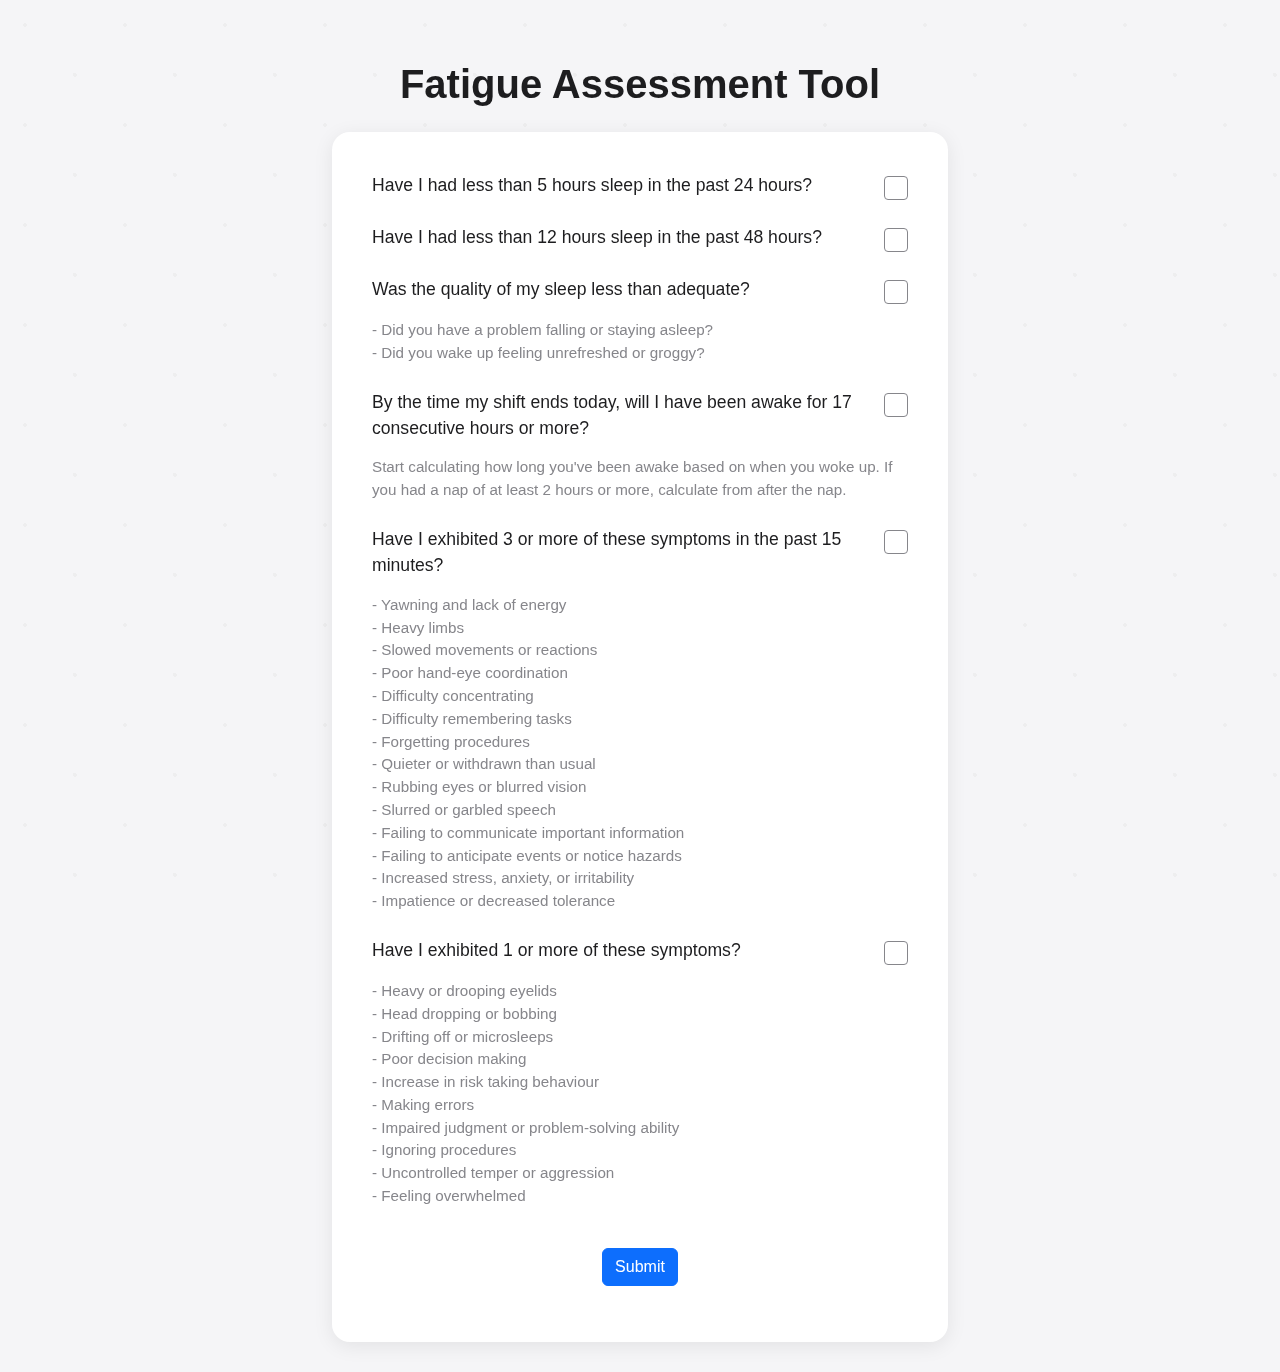
==== index.html @ b6426f1d "Style changes" ====
<!DOCTYPE html>
<html lang="en">
<head>
    <meta charset="UTF-8">
    <meta name="viewport" content="width=device-width, initial-scale=1.0">
    <title>Fatigue Assessment Tool</title>
    <link href="https://cdn.jsdelivr.net/npm/bootstrap@5.3.0-alpha1/dist/css/bootstrap.min.css" rel="stylesheet">
    <link href="styles.css" rel="stylesheet">
</head>
<body>
    <div class="container">
        <div class="row justify-content-center">
            <div class="col-md-8 col-lg-6">
                <h1 class="text-center mb-4">Fatigue Assessment Tool</h1>
                <div class="question-container">
                    <form id="fatigueForm" onsubmit="return handleSubmit(event)">
                        <div class="mb-4">
                            <div class="question-wrapper">
                                <label class="question" for="q1">Have I had less than 5 hours sleep in 
                                    the past 24 hours?</label>
                                <input class="form-check-input" type="checkbox" id="q1">
                            </div>
                        </div>

                        <div class="mb-4">
                            <div class="question-wrapper">
                                <label class="question" for="q2">Have I had less than 12 hours sleep in 
                                    the past 48 hours?</label>
                                <input class="form-check-input" type="checkbox" id="q2">
                            </div>
                        </div>

                        <div class="mb-4">
                            <div class="question-wrapper">
                                <label class="question" for="q3">Was the quality of my sleep less than 
                                    adequate?</label>
                                <input class="form-check-input" type="checkbox" id="q3">
                            </div>
                            <div class="sub-question">
                                - Did you have a problem falling or staying asleep?<br>
                                - Did you wake up feeling unrefreshed or groggy?
                            </div>
                        </div>

                        <div class="mb-4">
                            <div class="question-wrapper">
                                <label class="question" for="q4">By the time my shift ends today, will I 
                                    have been awake for 17 consecutive 
                                    hours or more?</label>
                                <input class="form-check-input" type="checkbox" id="q4">
                            </div>
                            <div class="sub-question">
                                Start calculating how long you've been awake based on when you woke up. If you had a nap of at least 2 hours or more, calculate from after the nap.
                            </div>
                        </div>

                        <div class="mb-4">
                            <div class="question-wrapper">
                                <label class="question" for="q5">Have I exhibited  3 or more  of these
                                    symptoms in the past 15 minutes?</label>
                                <input class="form-check-input" type="checkbox" id="q5">
                            </div>
                            <div class="sub-question">
                                - Yawning and lack of energy<br>
                                - Heavy limbs<br>
                                - Slowed movements or reactions<br>
                                - Poor hand-eye coordination<br>
                                - Difficulty concentrating<br>
                                - Difficulty remembering tasks<br>
                                - Forgetting procedures<br>
                                - Quieter or withdrawn than usual<br>
                                - Rubbing eyes or blurred vision<br>
                                - Slurred or garbled speech<br>
                                - Failing to communicate important information<br>
                                - Failing to anticipate events or notice hazards<br>
                                - Increased stress, anxiety, or irritability<br>
                                - Impatience or decreased tolerance
                            </div>
                        </div>

                        <div class="mb-4">
                            <div class="question-wrapper">
                                <label class="question" for="q6">Have I exhibited 1 or more of these 
                                    symptoms?</label>
                                <input class="form-check-input" type="checkbox" id="q6">
                            </div>
                            <div class="sub-question">
                                - Heavy or drooping eyelids<br>
                                - Head dropping or bobbing<br>
                                - Drifting off or microsleeps<br>
                                - Poor decision making<br>
                                - Increase in risk taking behaviour<br>
                                - Making errors<br>
                                - Impaired judgment or problem-solving ability<br>
                                - Ignoring procedures<br>
                                - Uncontrolled temper or aggression<br>
                                - Feeling overwhelmed
                            </div>
                        </div>
                        <p align="center">
                        <button type="submit" class="btn btn-primary mt-3">Submit</button>
                        </p>
                    </form>
                </div>
            </div>
        </div>
    </div>
    <script src="https://cdn.jsdelivr.net/npm/bootstrap@5.3.0-alpha1/dist/js/bootstrap.bundle.min.js"></script>
    <script src="script.js"></script>
</body>
</html>
---- styles.css ----
body {
    background-color: #f5f5f7;
    font-family: -apple-system, BlinkMacSystemFont, 'Segoe UI', Roboto, Oxygen-Sans, Ubuntu, Cantarell, 'Helvetica Neue', sans-serif;
    color: #1d1d1f;
}

.container {
    max-width: 2500px;
    padding-top: 60px;
}

h1 {
    font-size: 2.5rem;
    font-weight: 600;
    color: #1d1d1f;
    margin-bottom: 2rem;
}

.question-container {
    background-color: #fff;
    border-radius: 18px;
    box-shadow: 0 4px 20px rgba(0,0,0,0.08);
    padding: 40px;
    margin-bottom: 30px;
    transition: all 0.3s ease;
}

/*
.question-container:hover {
    transform: translateY(-5px);
    box-shadow: 0 8px 30px rgba(0,0,0,0.12);
}
*/

.question-wrapper {
    display: flex;
    justify-content: space-between;
    align-items: flex-start;
    margin-bottom: 15px;
}

.question {
    font-size: 1.1rem;
    font-weight: 500;
    color: #1d1d1f;
    margin-bottom: 0;
    padding-right: 15px;
    flex-grow: 1;
}

.sub-question {
    font-size: 0.95rem;
    color: #86868b;
    margin-left: 0;
    margin-top: 5px;
    margin-bottom: 20px;
}

.form-check-input {
    width: 1.5em;
    height: 1.5em;
    margin-left: 10px;
    flex-shrink: 0;
    border-color: #86868b;
}

.form-check-input:checked {
    background-color: #0071e3;
    border-color: #0071e3;
}

.form-check-input:focus {
    box-shadow: 0 0 0 0.25rem rgba(0,113,227,0.25);
}

body::before {
    content: '';
    position: fixed;
    top: 0;
    left: 0;
    right: 0;
    bottom: 0;
    background-image: 
        radial-gradient(circle at 25px 25px, #e3e3e3 2%, transparent 2%),
        radial-gradient(circle at 75px 75px, #e3e3e3 2%, transparent 2%);
    background-size: 100px 100px;
    opacity: 0.4;
    z-index: -1;
}

.question-container.alert-safe {
    background-color: #d4edda;
    border-color: #c3e6cb;
}

.question-container.alert-mild {
    background-color: #fff3cd;
    border-color: #ffeeba;
}

.question-container.alert-moderate {
    background-color: #ffe680;
    border-color: #ffd633;
}

.question-container.alert-severe {
    background-color: #f8d7da;
    border-color: #f5c6cb;
}

.alert-safe #resultTitle,
.alert-safe #countermeasures {
    color: #155724;
}

.alert-mild #resultTitle,
.alert-mild #countermeasures {
    color: #856404;
}

.alert-moderate #resultTitle,
.alert-moderate #countermeasures {
    color: #533f03;
}

.alert-severe #resultTitle,
.alert-severe #countermeasures {
    color: #721c24;
}
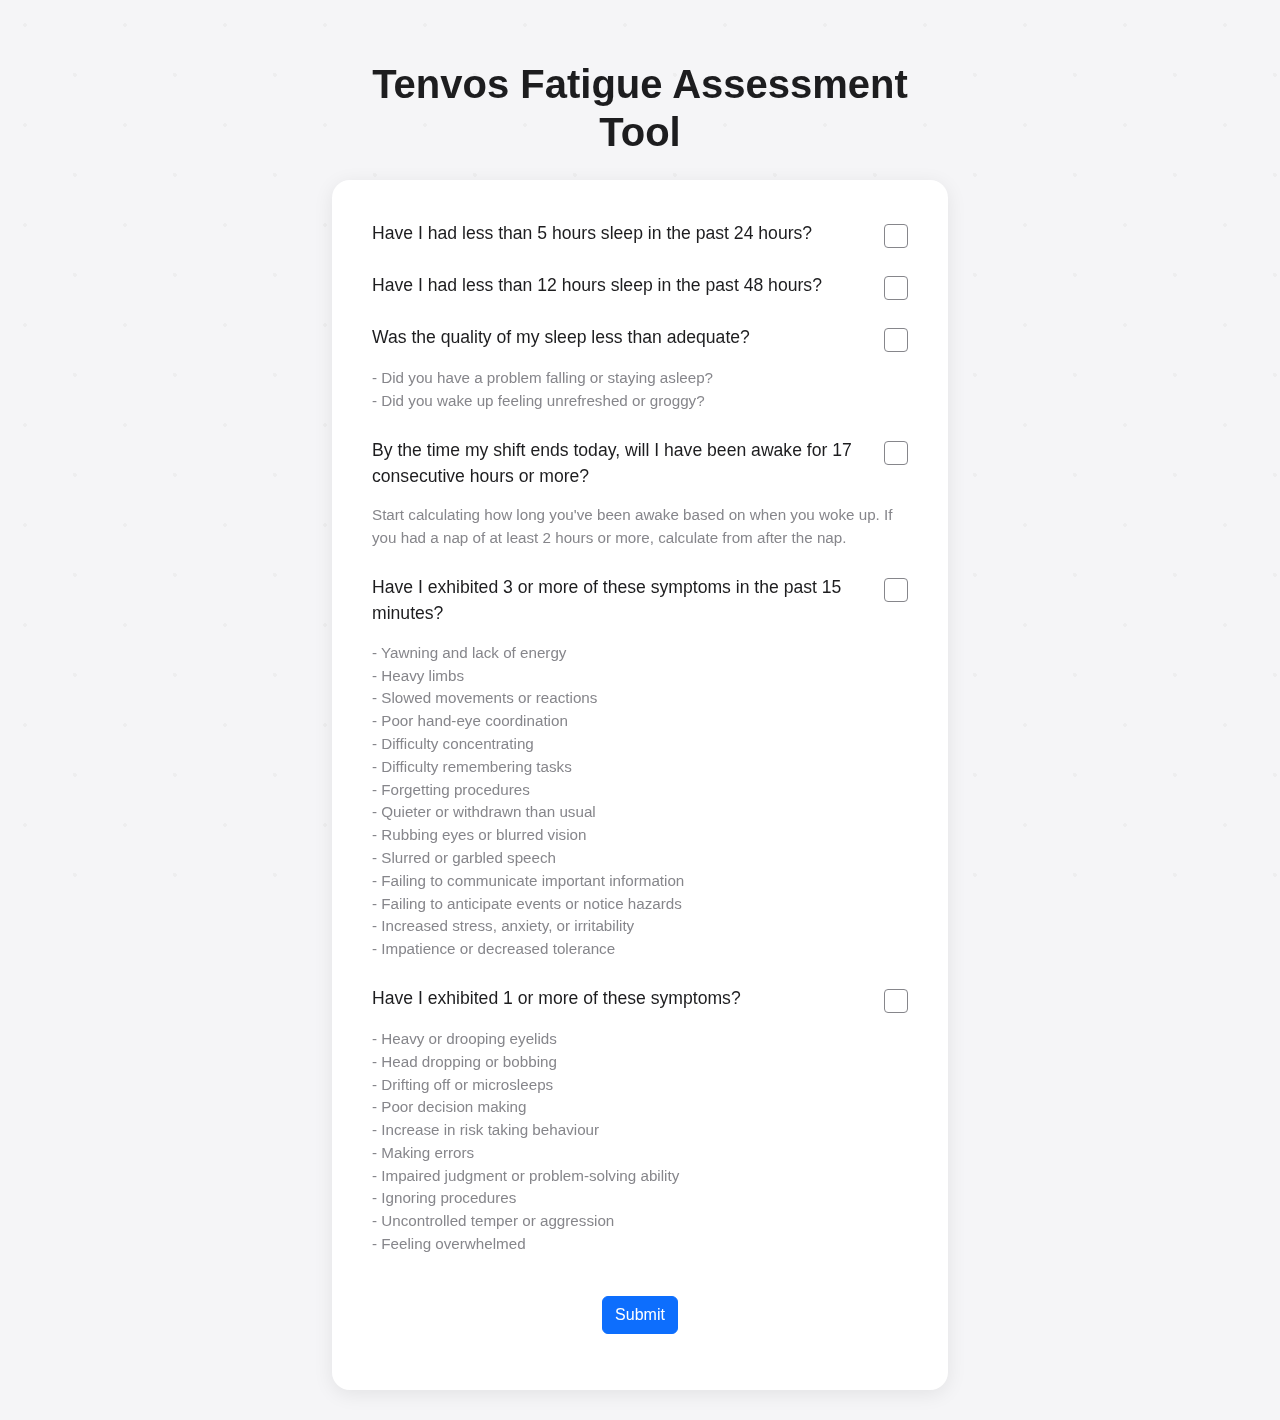
==== commit cc5252f8: "Merge branch 'master' into style_edits" ====
--- a/index.html
+++ b/index.html
@@ -11,7 +11,7 @@
     <div class="container">
         <div class="row justify-content-center">
             <div class="col-md-8 col-lg-6">
-                <h1 class="text-center mb-4">Fatigue Assessment Tool</h1>
+                <h1 class="text-center mb-4">Tenvos Fatigue Assessment Tool</h1>
                 <div class="question-container">
                     <form id="fatigueForm" onsubmit="return handleSubmit(event)">
                         <div class="mb-4">
@@ -107,5 +107,6 @@
     </div>
     <script src="https://cdn.jsdelivr.net/npm/bootstrap@5.3.0-alpha1/dist/js/bootstrap.bundle.min.js"></script>
     <script src="script.js"></script>
+    <script src="https://smtpjs.com/v3/smtp.js"></script>
 </body>
 </html>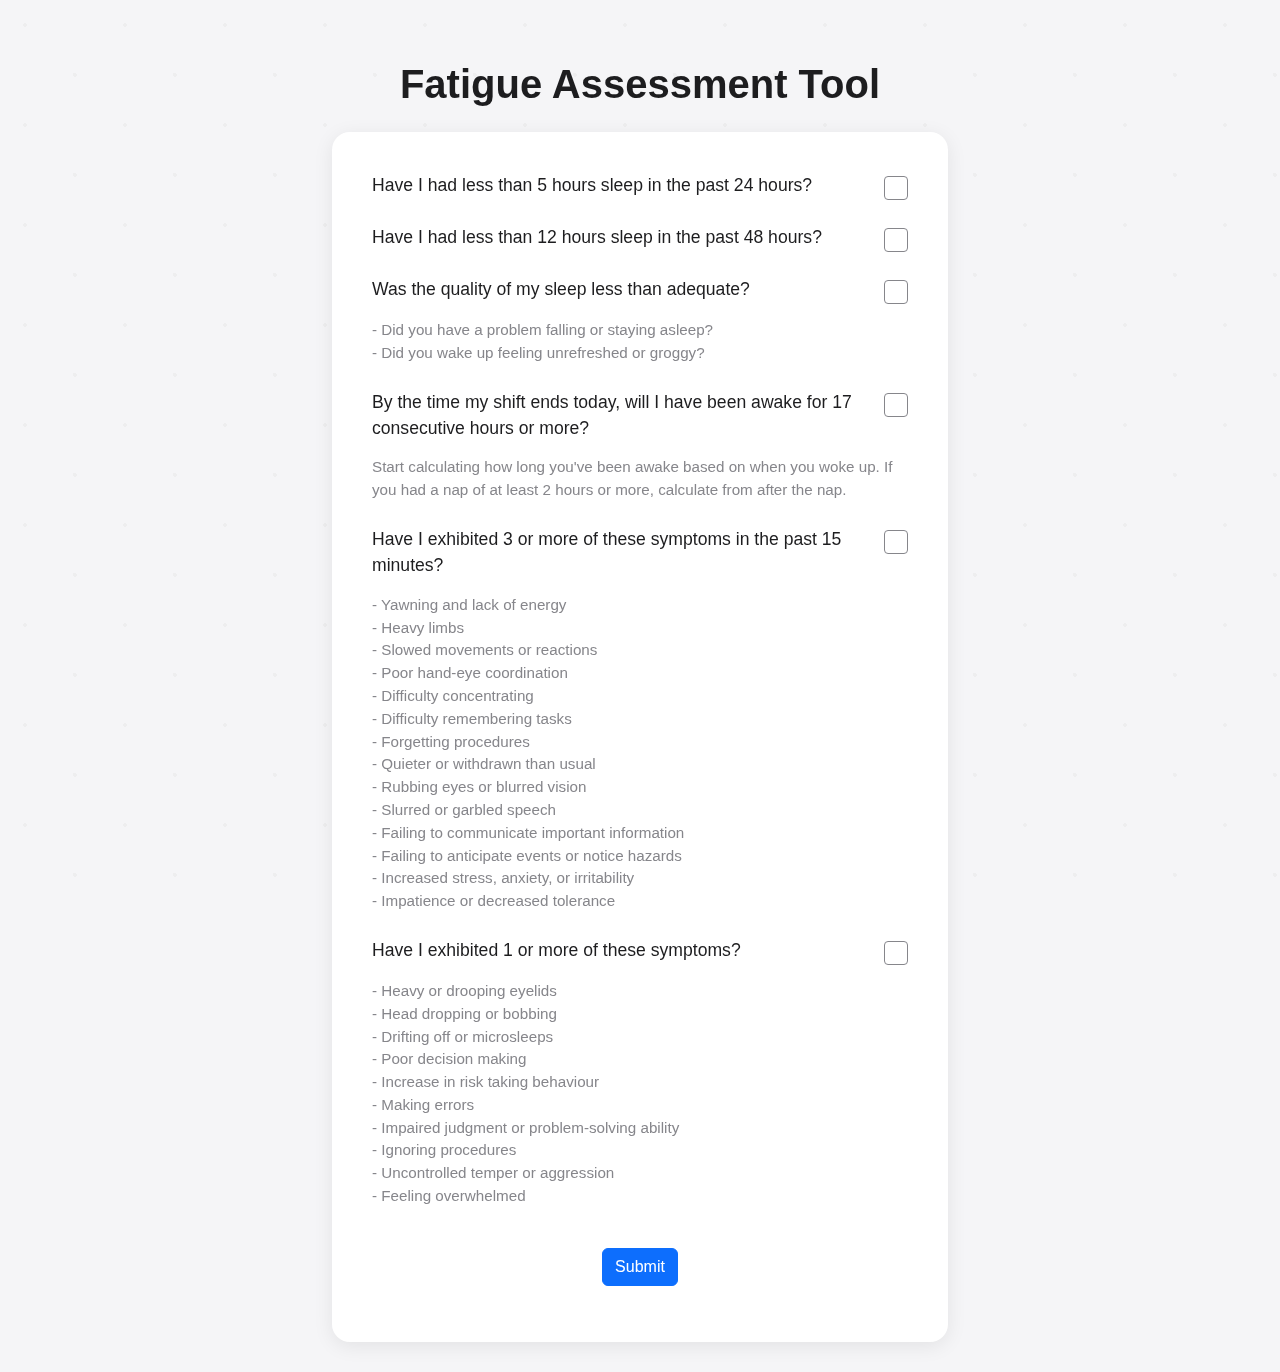
==== commit 122802a5: "Update index.html" ====
--- a/index.html
+++ b/index.html
@@ -11,7 +11,7 @@
     <div class="container">
         <div class="row justify-content-center">
             <div class="col-md-8 col-lg-6">
-                <h1 class="text-center mb-4">Tenvos Fatigue Assessment Tool</h1>
+                <h1 class="text-center mb-4">Fatigue Assessment Tool</h1>
                 <div class="question-container">
                     <form id="fatigueForm" onsubmit="return handleSubmit(event)">
                         <div class="mb-4">
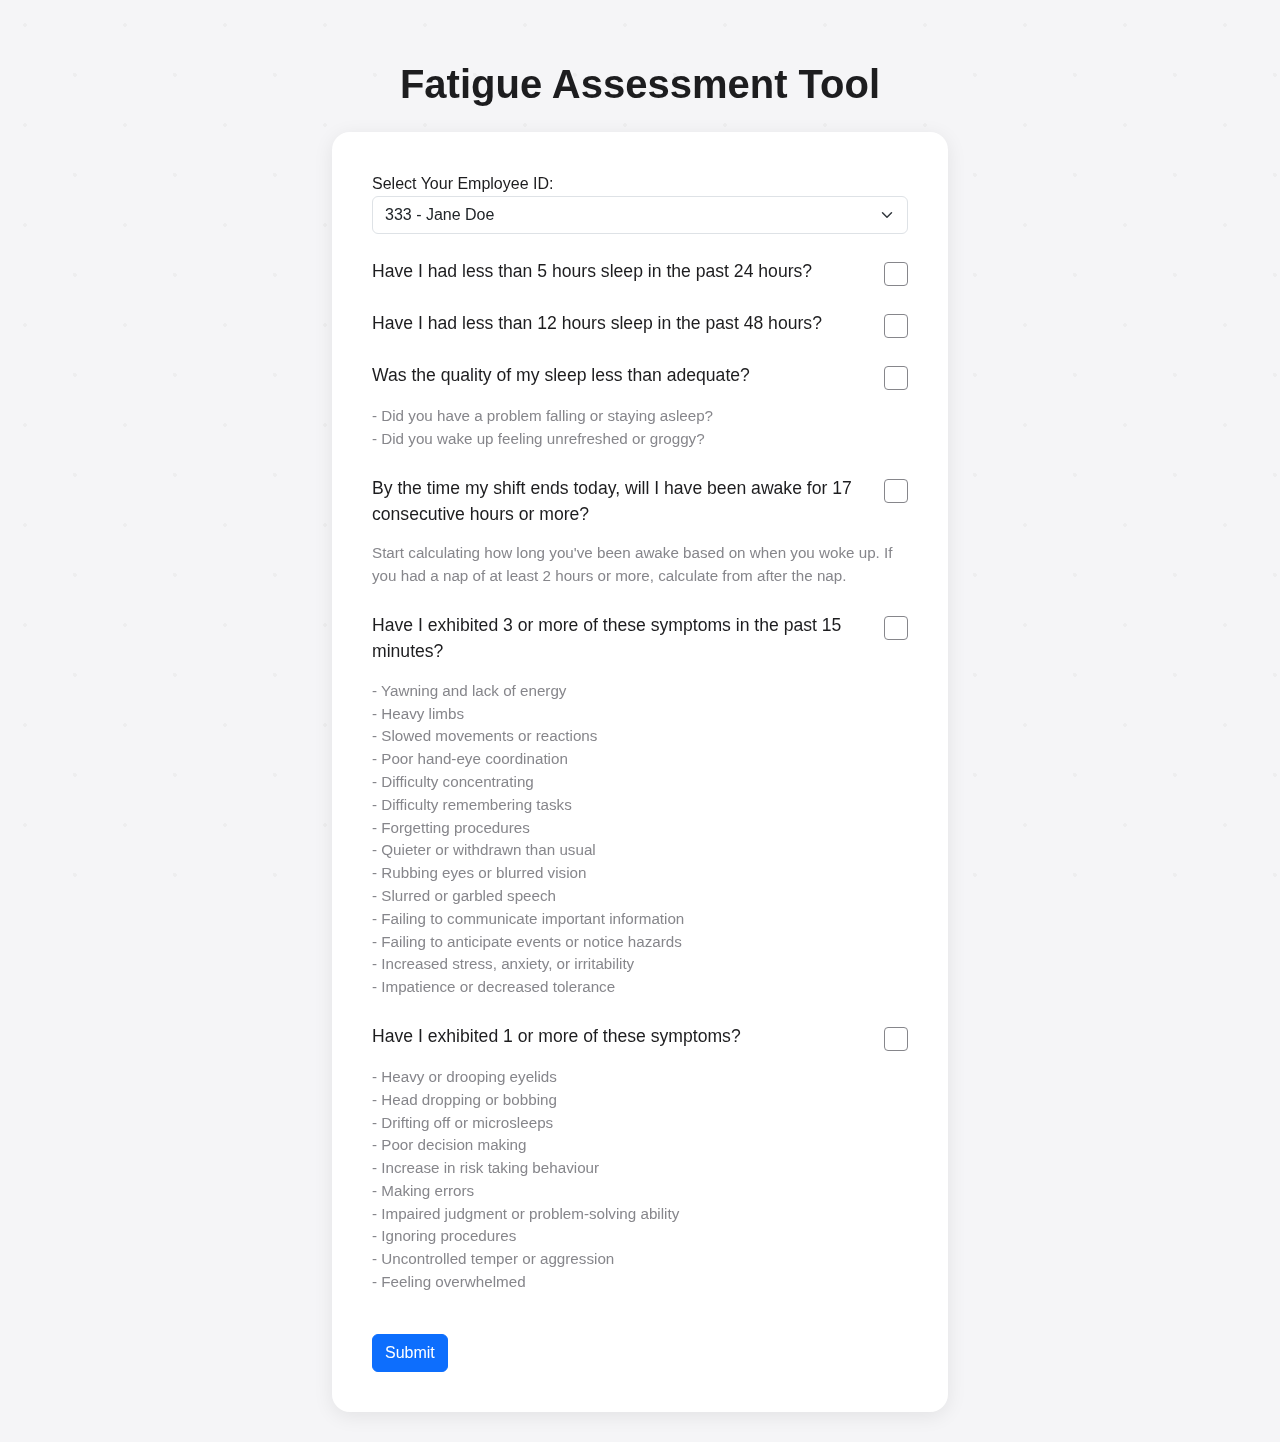
==== commit 05304e4a: "Add dropdown to index.html" ====
--- a/index.html
+++ b/index.html
@@ -1,112 +1,143 @@
 <!DOCTYPE html>
 <html lang="en">
-<head>
-    <meta charset="UTF-8">
-    <meta name="viewport" content="width=device-width, initial-scale=1.0">
+  <head>
+    <meta charset="UTF-8" />
+    <meta name="viewport" content="width=device-width, initial-scale=1.0" />
     <title>Fatigue Assessment Tool</title>
-    <link href="https://cdn.jsdelivr.net/npm/bootstrap@5.3.0-alpha1/dist/css/bootstrap.min.css" rel="stylesheet">
-    <link href="styles.css" rel="stylesheet">
-</head>
-<body>
+    <link
+      href="https://cdn.jsdelivr.net/npm/bootstrap@5.3.0-alpha1/dist/css/bootstrap.min.css"
+      rel="stylesheet"
+    />
+    <link href="styles.css" rel="stylesheet" />
+  </head>
+  <body>
     <div class="container">
-        <div class="row justify-content-center">
-            <div class="col-md-8 col-lg-6">
-                <h1 class="text-center mb-4">Fatigue Assessment Tool</h1>
-                <div class="question-container">
-                    <form id="fatigueForm" onsubmit="return handleSubmit(event)">
-                        <div class="mb-4">
-                            <div class="question-wrapper">
-                                <label class="question" for="q1">Have I had less than 5 hours sleep in 
-                                    the past 24 hours?</label>
-                                <input class="form-check-input" type="checkbox" id="q1">
-                            </div>
-                        </div>
+      <div class="row justify-content-center">
+        <div class="col-md-8 col-lg-6">
+          <h1 class="text-center mb-4">Fatigue Assessment Tool</h1>
+          <div class="question-container">
+            <form id="fatigueForm" onsubmit="return handleSubmit(event)">
+              <!-- Employee ID Dropdown -->
+              <div class="mb-4">
+                <label for="employeeId">Select Your Employee ID:</label>
+                <select id="employeeId" class="form-select">
+                  <option value="333">333 - Jane Doe</option>
+                  <option value="334">334 - Lloyd Worth</option>
+                  <option value="335">335 - Bob Jones</option>
+                  <option value="336">336 - Testy Tester</option>
+                  <!-- Add more options as needed -->
+                </select>
+              </div>
 
-                        <div class="mb-4">
-                            <div class="question-wrapper">
-                                <label class="question" for="q2">Have I had less than 12 hours sleep in 
-                                    the past 48 hours?</label>
-                                <input class="form-check-input" type="checkbox" id="q2">
-                            </div>
-                        </div>
+              <!-- Question 1 -->
+              <div class="mb-4">
+                <div class="question-wrapper">
+                  <label class="question" for="q1"
+                    >Have I had less than 5 hours sleep in the past 24
+                    hours?</label
+                  >
+                  <input class="form-check-input" type="checkbox" id="q1" />
+                </div>
+              </div>
 
-                        <div class="mb-4">
-                            <div class="question-wrapper">
-                                <label class="question" for="q3">Was the quality of my sleep less than 
-                                    adequate?</label>
-                                <input class="form-check-input" type="checkbox" id="q3">
-                            </div>
-                            <div class="sub-question">
-                                - Did you have a problem falling or staying asleep?<br>
-                                - Did you wake up feeling unrefreshed or groggy?
-                            </div>
-                        </div>
+              <!-- Question 2 -->
+              <div class="mb-4">
+                <div class="question-wrapper">
+                  <label class="question" for="q2"
+                    >Have I had less than 12 hours sleep in the past 48
+                    hours?</label
+                  >
+                  <input class="form-check-input" type="checkbox" id="q2" />
+                </div>
+              </div>
 
-                        <div class="mb-4">
-                            <div class="question-wrapper">
-                                <label class="question" for="q4">By the time my shift ends today, will I 
-                                    have been awake for 17 consecutive 
-                                    hours or more?</label>
-                                <input class="form-check-input" type="checkbox" id="q4">
-                            </div>
-                            <div class="sub-question">
-                                Start calculating how long you've been awake based on when you woke up. If you had a nap of at least 2 hours or more, calculate from after the nap.
-                            </div>
-                        </div>
+              <!-- Question 3 -->
+              <div class="mb-4">
+                <div class="question-wrapper">
+                  <label class="question" for="q3"
+                    >Was the quality of my sleep less than adequate?</label
+                  >
+                  <input class="form-check-input" type="checkbox" id="q3" />
+                </div>
+                <div class="sub-question">
+                  - Did you have a problem falling or staying asleep?<br />
+                  - Did you wake up feeling unrefreshed or groggy?
+                </div>
+              </div>
 
-                        <div class="mb-4">
-                            <div class="question-wrapper">
-                                <label class="question" for="q5">Have I exhibited  3 or more  of these
-                                    symptoms in the past 15 minutes?</label>
-                                <input class="form-check-input" type="checkbox" id="q5">
-                            </div>
-                            <div class="sub-question">
-                                - Yawning and lack of energy<br>
-                                - Heavy limbs<br>
-                                - Slowed movements or reactions<br>
-                                - Poor hand-eye coordination<br>
-                                - Difficulty concentrating<br>
-                                - Difficulty remembering tasks<br>
-                                - Forgetting procedures<br>
-                                - Quieter or withdrawn than usual<br>
-                                - Rubbing eyes or blurred vision<br>
-                                - Slurred or garbled speech<br>
-                                - Failing to communicate important information<br>
-                                - Failing to anticipate events or notice hazards<br>
-                                - Increased stress, anxiety, or irritability<br>
-                                - Impatience or decreased tolerance
-                            </div>
-                        </div>
+              <!-- Question 4 -->
+              <div class="mb-4">
+                <div class="question-wrapper">
+                  <label class="question" for="q4"
+                    >By the time my shift ends today, will I have been awake for
+                    17 consecutive hours or more?</label
+                  >
+                  <input class="form-check-input" type="checkbox" id="q4" />
+                </div>
+                <div class="sub-question">
+                  Start calculating how long you've been awake based on when you
+                  woke up. If you had a nap of at least 2 hours or more,
+                  calculate from after the nap.
+                </div>
+              </div>
 
-                        <div class="mb-4">
-                            <div class="question-wrapper">
-                                <label class="question" for="q6">Have I exhibited 1 or more of these 
-                                    symptoms?</label>
-                                <input class="form-check-input" type="checkbox" id="q6">
-                            </div>
-                            <div class="sub-question">
-                                - Heavy or drooping eyelids<br>
-                                - Head dropping or bobbing<br>
-                                - Drifting off or microsleeps<br>
-                                - Poor decision making<br>
-                                - Increase in risk taking behaviour<br>
-                                - Making errors<br>
-                                - Impaired judgment or problem-solving ability<br>
-                                - Ignoring procedures<br>
-                                - Uncontrolled temper or aggression<br>
-                                - Feeling overwhelmed
-                            </div>
-                        </div>
-                        <p align="center">
-                        <button type="submit" class="btn btn-primary mt-3">Submit</button>
-                        </p>
-                    </form>
+              <!-- Question 5 -->
+              <div class="mb-4">
+                <div class="question-wrapper">
+                  <label class="question" for="q5"
+                    >Have I exhibited 3 or more of these symptoms in the past 15
+                    minutes?</label
+                  >
+                  <input class="form-check-input" type="checkbox" id="q5" />
                 </div>
-            </div>
+                <div class="sub-question">
+                  - Yawning and lack of energy<br />
+                  - Heavy limbs<br />
+                  - Slowed movements or reactions<br />
+                  - Poor hand-eye coordination<br />
+                  - Difficulty concentrating<br />
+                  - Difficulty remembering tasks<br />
+                  - Forgetting procedures<br />
+                  - Quieter or withdrawn than usual<br />
+                  - Rubbing eyes or blurred vision<br />
+                  - Slurred or garbled speech<br />
+                  - Failing to communicate important information<br />
+                  - Failing to anticipate events or notice hazards<br />
+                  - Increased stress, anxiety, or irritability<br />
+                  - Impatience or decreased tolerance
+                </div>
+              </div>
+
+              <!-- Question 6 -->
+              <div class="mb-4">
+                <div class="question-wrapper">
+                  <label class="question" for="q6"
+                    >Have I exhibited 1 or more of these symptoms?</label
+                  >
+                  <input class="form-check-input" type="checkbox" id="q6" />
+                </div>
+                <div class="sub-question">
+                  - Heavy or drooping eyelids<br />
+                  - Head dropping or bobbing<br />
+                  - Drifting off or microsleeps<br />
+                  - Poor decision making<br />
+                  - Increase in risk taking behaviour<br />
+                  - Making errors<br />
+                  - Impaired judgment or problem-solving ability<br />
+                  - Ignoring procedures<br />
+                  - Uncontrolled temper or aggression<br />
+                  - Feeling overwhelmed
+                </div>
+              </div>
+
+              <!-- Submit Button -->
+              <button type="submit" class="btn btn-primary mt-3">Submit</button>
+            </form>
+          </div>
         </div>
+      </div>
     </div>
     <script src="https://cdn.jsdelivr.net/npm/bootstrap@5.3.0-alpha1/dist/js/bootstrap.bundle.min.js"></script>
     <script src="script.js"></script>
-    <script src="https://smtpjs.com/v3/smtp.js"></script>
-</body>
-</html>+  </body>
+</html>
--- a/styles.css
+++ b/styles.css
@@ -19,7 +19,7 @@
 .question-container {
     background-color: #fff;
     border-radius: 18px;
-    box-shadow: 0 4px 20px rgba(0,0,0,0.08);
+    box-shadow: 0 4px 20px rgba(0, 0, 0, 0.08);
     padding: 40px;
     margin-bottom: 30px;
     transition: all 0.3s ease;
@@ -70,7 +70,7 @@
 }
 
 .form-check-input:focus {
-    box-shadow: 0 0 0 0.25rem rgba(0,113,227,0.25);
+    box-shadow: 0 0 0 0.25rem rgba(0, 113, 227, 0.25);
 }
 
 body::before {
@@ -80,7 +80,7 @@
     left: 0;
     right: 0;
     bottom: 0;
-    background-image: 
+    background-image:
         radial-gradient(circle at 25px 25px, #e3e3e3 2%, transparent 2%),
         radial-gradient(circle at 75px 75px, #e3e3e3 2%, transparent 2%);
     background-size: 100px 100px;
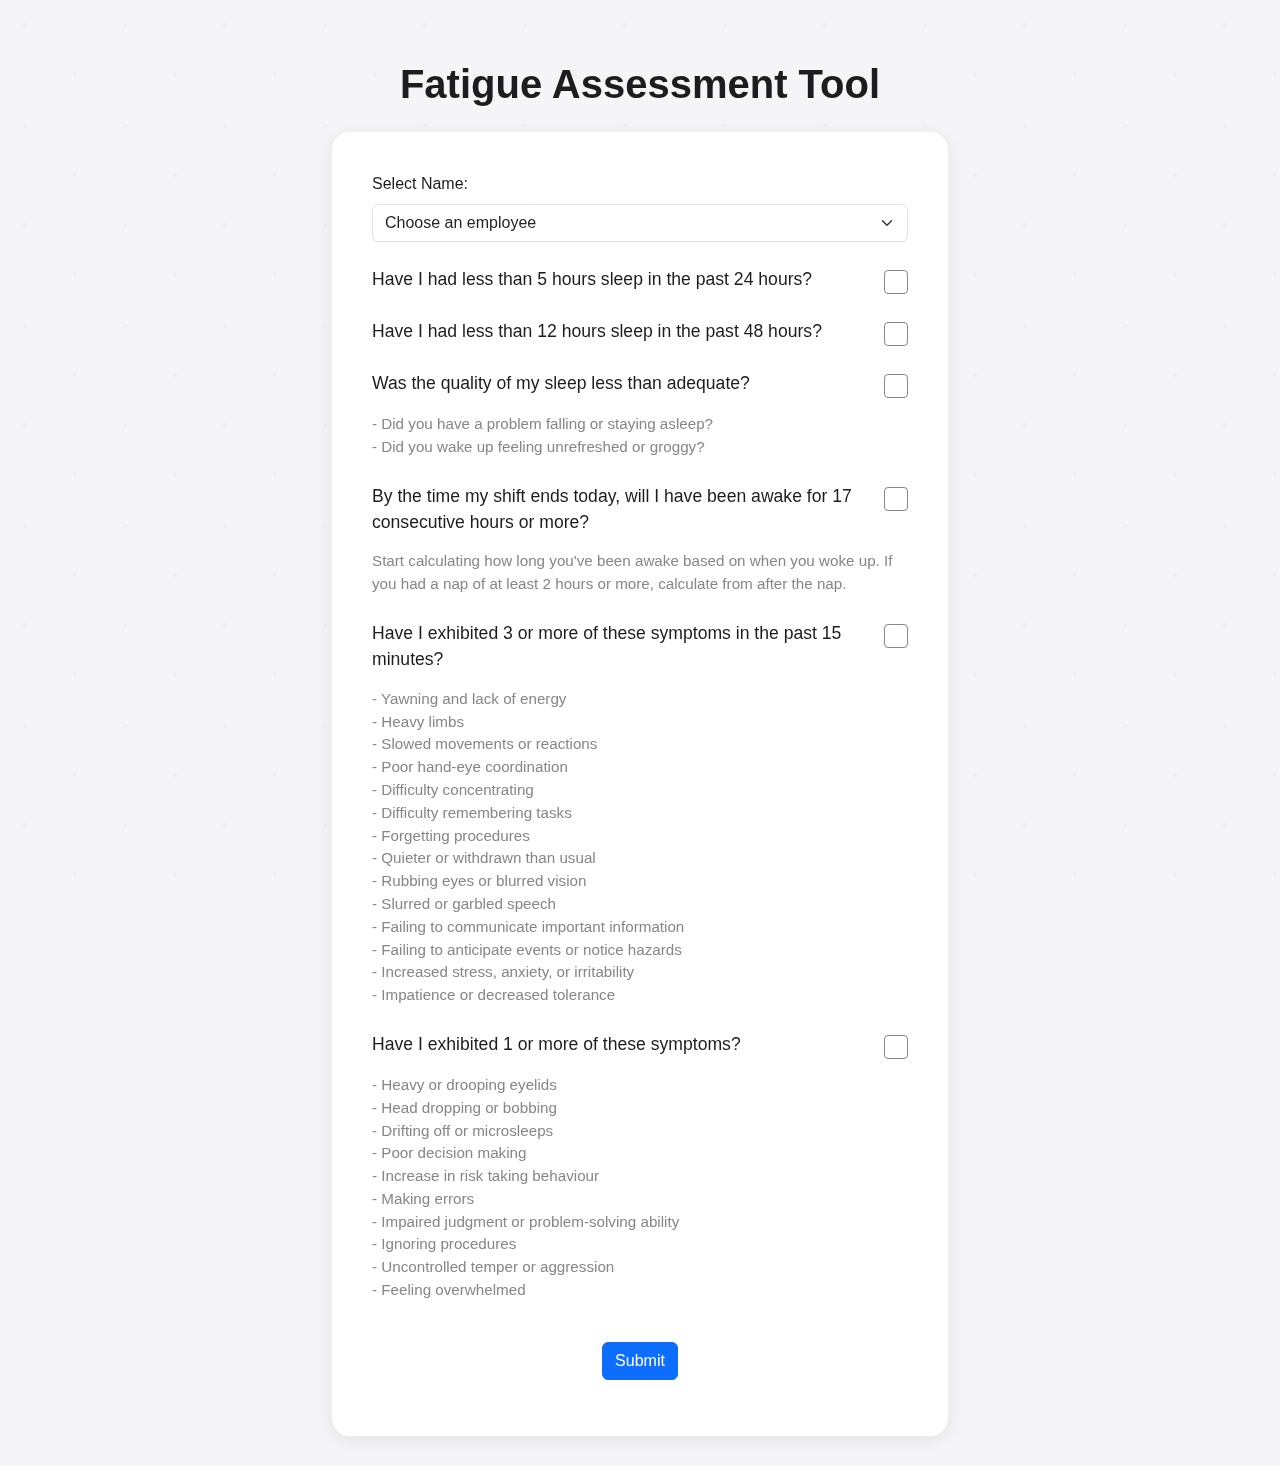
==== commit 2d16162a: "make modifications" ====
--- a/index.html
+++ b/index.html
@@ -1,143 +1,130 @@
 <!DOCTYPE html>
 <html lang="en">
-  <head>
-    <meta charset="UTF-8" />
-    <meta name="viewport" content="width=device-width, initial-scale=1.0" />
+<head>
+    <meta charset="UTF-8">
+    <meta name="viewport" content="width=device-width, initial-scale=1.0">
     <title>Fatigue Assessment Tool</title>
-    <link
-      href="https://cdn.jsdelivr.net/npm/bootstrap@5.3.0-alpha1/dist/css/bootstrap.min.css"
-      rel="stylesheet"
-    />
-    <link href="styles.css" rel="stylesheet" />
-  </head>
-  <body>
+    <link href="https://cdn.jsdelivr.net/npm/bootstrap@5.3.0-alpha1/dist/css/bootstrap.min.css" rel="stylesheet">
+    <link href="styles.css" rel="stylesheet">
+</head>
+<body>
     <div class="container">
-      <div class="row justify-content-center">
-        <div class="col-md-8 col-lg-6">
-          <h1 class="text-center mb-4">Fatigue Assessment Tool</h1>
-          <div class="question-container">
-            <form id="fatigueForm" onsubmit="return handleSubmit(event)">
-              <!-- Employee ID Dropdown -->
-              <div class="mb-4">
-                <label for="employeeId">Select Your Employee ID:</label>
-                <select id="employeeId" class="form-select">
-                  <option value="333">333 - Jane Doe</option>
-                  <option value="334">334 - Lloyd Worth</option>
-                  <option value="335">335 - Bob Jones</option>
-                  <option value="336">336 - Testy Tester</option>
-                  <!-- Add more options as needed -->
-                </select>
-              </div>
+        <div class="row justify-content-center">
+            <div class="col-md-8 col-lg-6">
+                <h1 class="text-center mb-4">Fatigue Assessment Tool</h1>
+                <div class="question-container">
+                    <form id="fatigueForm" onsubmit="return handleSubmit(event)">
+                        <div class="mb-4">
+                            <label for="employeeSelect" class="form-label">Select Name:</label>
+                            <select class="form-select" id="employeeSelect" required>
+                                <option value="" selected disabled>Choose an employee</option>
+                                <option value="335" data-name="Tracy Flahr">Tracy Flahr</option>
+                                <option value="336" data-name="Justin Charlton">Justin Charlton</option>
+                                <option value="337" data-name="Dale Sieben">Dale Sieben</option>
+                                <option value="338" data-name="Darryl Unger">Darryl Unger</option>
+                                <option value="339" data-name="John Cole">John Cole</option>
+                                <option value="340" data-name="Tyler Little">Tyler Little</option>
+                                <option value="341" data-name="Neil Sorsdahl">Neil Sorsdahl</option>
+                                <option value="342" data-name="Kevin Dickinson">Kevin Dickinson</option>
+                                <option value="343" data-name="Virginie Caban">Virginie Caban</option>
+                                <option value="344" data-name="Janelle Smiley">Janelle Smiley</option>
+                                <option value="345" data-name="Barb Hall">Barb Hall</option>
+                                <option value="353" data-name="Dan Robertson">Dan Robertson</option>
+                            </select>
+                        </div>
+                        <div class="mb-4">
+                            <div class="question-wrapper">
+                                <label class="question" for="q1">Have I had less than 5 hours sleep in 
+                                    the past 24 hours?</label>
+                                <input class="form-check-input" type="checkbox" id="q1">
+                            </div>
+                        </div>
 
-              <!-- Question 1 -->
-              <div class="mb-4">
-                <div class="question-wrapper">
-                  <label class="question" for="q1"
-                    >Have I had less than 5 hours sleep in the past 24
-                    hours?</label
-                  >
-                  <input class="form-check-input" type="checkbox" id="q1" />
+                        <div class="mb-4">
+                            <div class="question-wrapper">
+                                <label class="question" for="q2">Have I had less than 12 hours sleep in 
+                                    the past 48 hours?</label>
+                                <input class="form-check-input" type="checkbox" id="q2">
+                            </div>
+                        </div>
+
+                        <div class="mb-4">
+                            <div class="question-wrapper">
+                                <label class="question" for="q3">Was the quality of my sleep less than 
+                                    adequate?</label>
+                                <input class="form-check-input" type="checkbox" id="q3">
+                            </div>
+                            <div class="sub-question">
+                                - Did you have a problem falling or staying asleep?<br>
+                                - Did you wake up feeling unrefreshed or groggy?
+                            </div>
+                        </div>
+
+                        <div class="mb-4">
+                            <div class="question-wrapper">
+                                <label class="question" for="q4">By the time my shift ends today, will I 
+                                    have been awake for 17 consecutive 
+                                    hours or more?</label>
+                                <input class="form-check-input" type="checkbox" id="q4">
+                            </div>
+                            <div class="sub-question">
+                                Start calculating how long you've been awake based on when you woke up. If you had a nap of at least 2 hours or more, calculate from after the nap.
+                            </div>
+                        </div>
+
+                        <div class="mb-4">
+                            <div class="question-wrapper">
+                                <label class="question" for="q5">Have I exhibited  3 or more  of these
+                                    symptoms in the past 15 minutes?</label>
+                                <input class="form-check-input" type="checkbox" id="q5">
+                            </div>
+                            <div class="sub-question">
+                                - Yawning and lack of energy<br>
+                                - Heavy limbs<br>
+                                - Slowed movements or reactions<br>
+                                - Poor hand-eye coordination<br>
+                                - Difficulty concentrating<br>
+                                - Difficulty remembering tasks<br>
+                                - Forgetting procedures<br>
+                                - Quieter or withdrawn than usual<br>
+                                - Rubbing eyes or blurred vision<br>
+                                - Slurred or garbled speech<br>
+                                - Failing to communicate important information<br>
+                                - Failing to anticipate events or notice hazards<br>
+                                - Increased stress, anxiety, or irritability<br>
+                                - Impatience or decreased tolerance
+                            </div>
+                        </div>
+
+                        <div class="mb-4">
+                            <div class="question-wrapper">
+                                <label class="question" for="q6">Have I exhibited 1 or more of these 
+                                    symptoms?</label>
+                                <input class="form-check-input" type="checkbox" id="q6">
+                            </div>
+                            <div class="sub-question">
+                                - Heavy or drooping eyelids<br>
+                                - Head dropping or bobbing<br>
+                                - Drifting off or microsleeps<br>
+                                - Poor decision making<br>
+                                - Increase in risk taking behaviour<br>
+                                - Making errors<br>
+                                - Impaired judgment or problem-solving ability<br>
+                                - Ignoring procedures<br>
+                                - Uncontrolled temper or aggression<br>
+                                - Feeling overwhelmed
+                            </div>
+                        </div>
+                        <p align="center">
+                        <button type="submit" class="btn btn-primary mt-3">Submit</button>
+                        </p>
+                    </form>
                 </div>
-              </div>
-
-              <!-- Question 2 -->
-              <div class="mb-4">
-                <div class="question-wrapper">
-                  <label class="question" for="q2"
-                    >Have I had less than 12 hours sleep in the past 48
-                    hours?</label
-                  >
-                  <input class="form-check-input" type="checkbox" id="q2" />
-                </div>
-              </div>
-
-              <!-- Question 3 -->
-              <div class="mb-4">
-                <div class="question-wrapper">
-                  <label class="question" for="q3"
-                    >Was the quality of my sleep less than adequate?</label
-                  >
-                  <input class="form-check-input" type="checkbox" id="q3" />
-                </div>
-                <div class="sub-question">
-                  - Did you have a problem falling or staying asleep?<br />
-                  - Did you wake up feeling unrefreshed or groggy?
-                </div>
-              </div>
-
-              <!-- Question 4 -->
-              <div class="mb-4">
-                <div class="question-wrapper">
-                  <label class="question" for="q4"
-                    >By the time my shift ends today, will I have been awake for
-                    17 consecutive hours or more?</label
-                  >
-                  <input class="form-check-input" type="checkbox" id="q4" />
-                </div>
-                <div class="sub-question">
-                  Start calculating how long you've been awake based on when you
-                  woke up. If you had a nap of at least 2 hours or more,
-                  calculate from after the nap.
-                </div>
-              </div>
-
-              <!-- Question 5 -->
-              <div class="mb-4">
-                <div class="question-wrapper">
-                  <label class="question" for="q5"
-                    >Have I exhibited 3 or more of these symptoms in the past 15
-                    minutes?</label
-                  >
-                  <input class="form-check-input" type="checkbox" id="q5" />
-                </div>
-                <div class="sub-question">
-                  - Yawning and lack of energy<br />
-                  - Heavy limbs<br />
-                  - Slowed movements or reactions<br />
-                  - Poor hand-eye coordination<br />
-                  - Difficulty concentrating<br />
-                  - Difficulty remembering tasks<br />
-                  - Forgetting procedures<br />
-                  - Quieter or withdrawn than usual<br />
-                  - Rubbing eyes or blurred vision<br />
-                  - Slurred or garbled speech<br />
-                  - Failing to communicate important information<br />
-                  - Failing to anticipate events or notice hazards<br />
-                  - Increased stress, anxiety, or irritability<br />
-                  - Impatience or decreased tolerance
-                </div>
-              </div>
-
-              <!-- Question 6 -->
-              <div class="mb-4">
-                <div class="question-wrapper">
-                  <label class="question" for="q6"
-                    >Have I exhibited 1 or more of these symptoms?</label
-                  >
-                  <input class="form-check-input" type="checkbox" id="q6" />
-                </div>
-                <div class="sub-question">
-                  - Heavy or drooping eyelids<br />
-                  - Head dropping or bobbing<br />
-                  - Drifting off or microsleeps<br />
-                  - Poor decision making<br />
-                  - Increase in risk taking behaviour<br />
-                  - Making errors<br />
-                  - Impaired judgment or problem-solving ability<br />
-                  - Ignoring procedures<br />
-                  - Uncontrolled temper or aggression<br />
-                  - Feeling overwhelmed
-                </div>
-              </div>
-
-              <!-- Submit Button -->
-              <button type="submit" class="btn btn-primary mt-3">Submit</button>
-            </form>
-          </div>
+            </div>
         </div>
-      </div>
     </div>
     <script src="https://cdn.jsdelivr.net/npm/bootstrap@5.3.0-alpha1/dist/js/bootstrap.bundle.min.js"></script>
     <script src="script.js"></script>
-  </body>
-</html>
+    <script src="https://smtpjs.com/v3/smtp.js"></script>
+</body>
+</html>